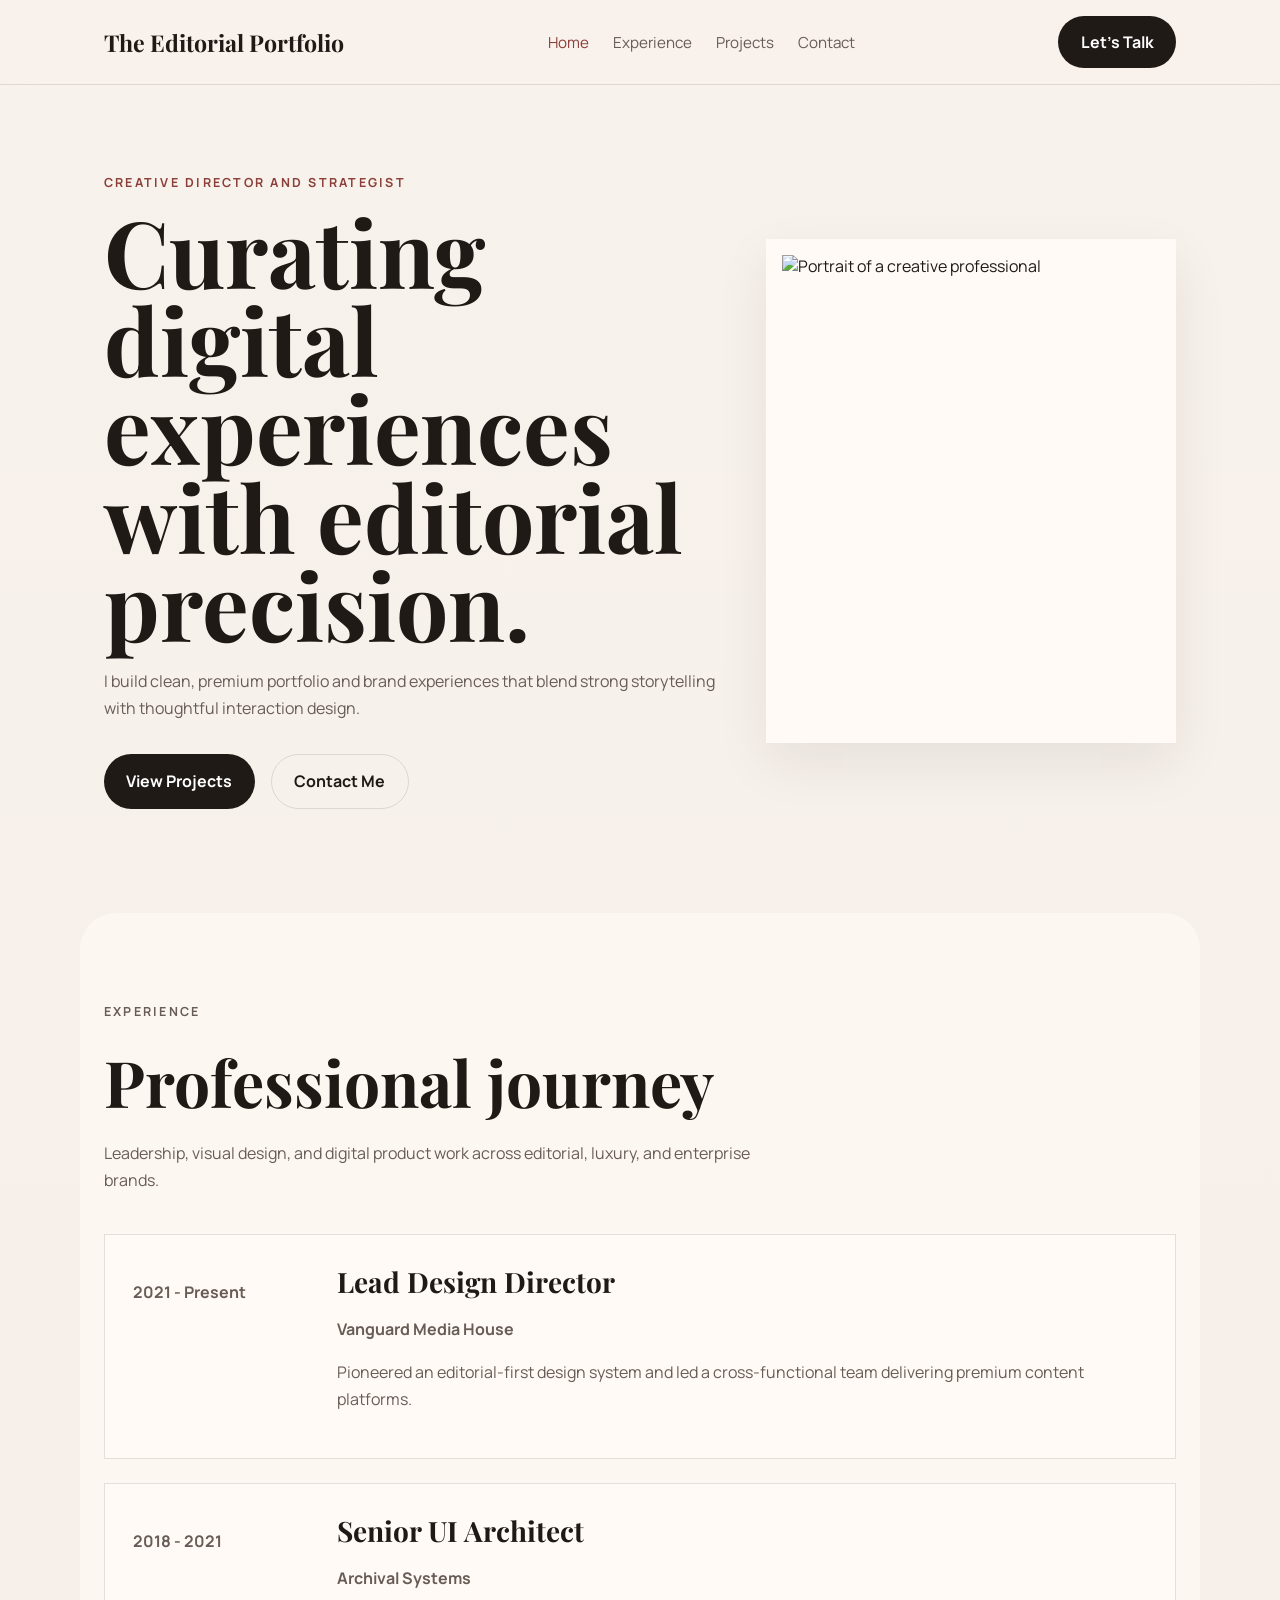
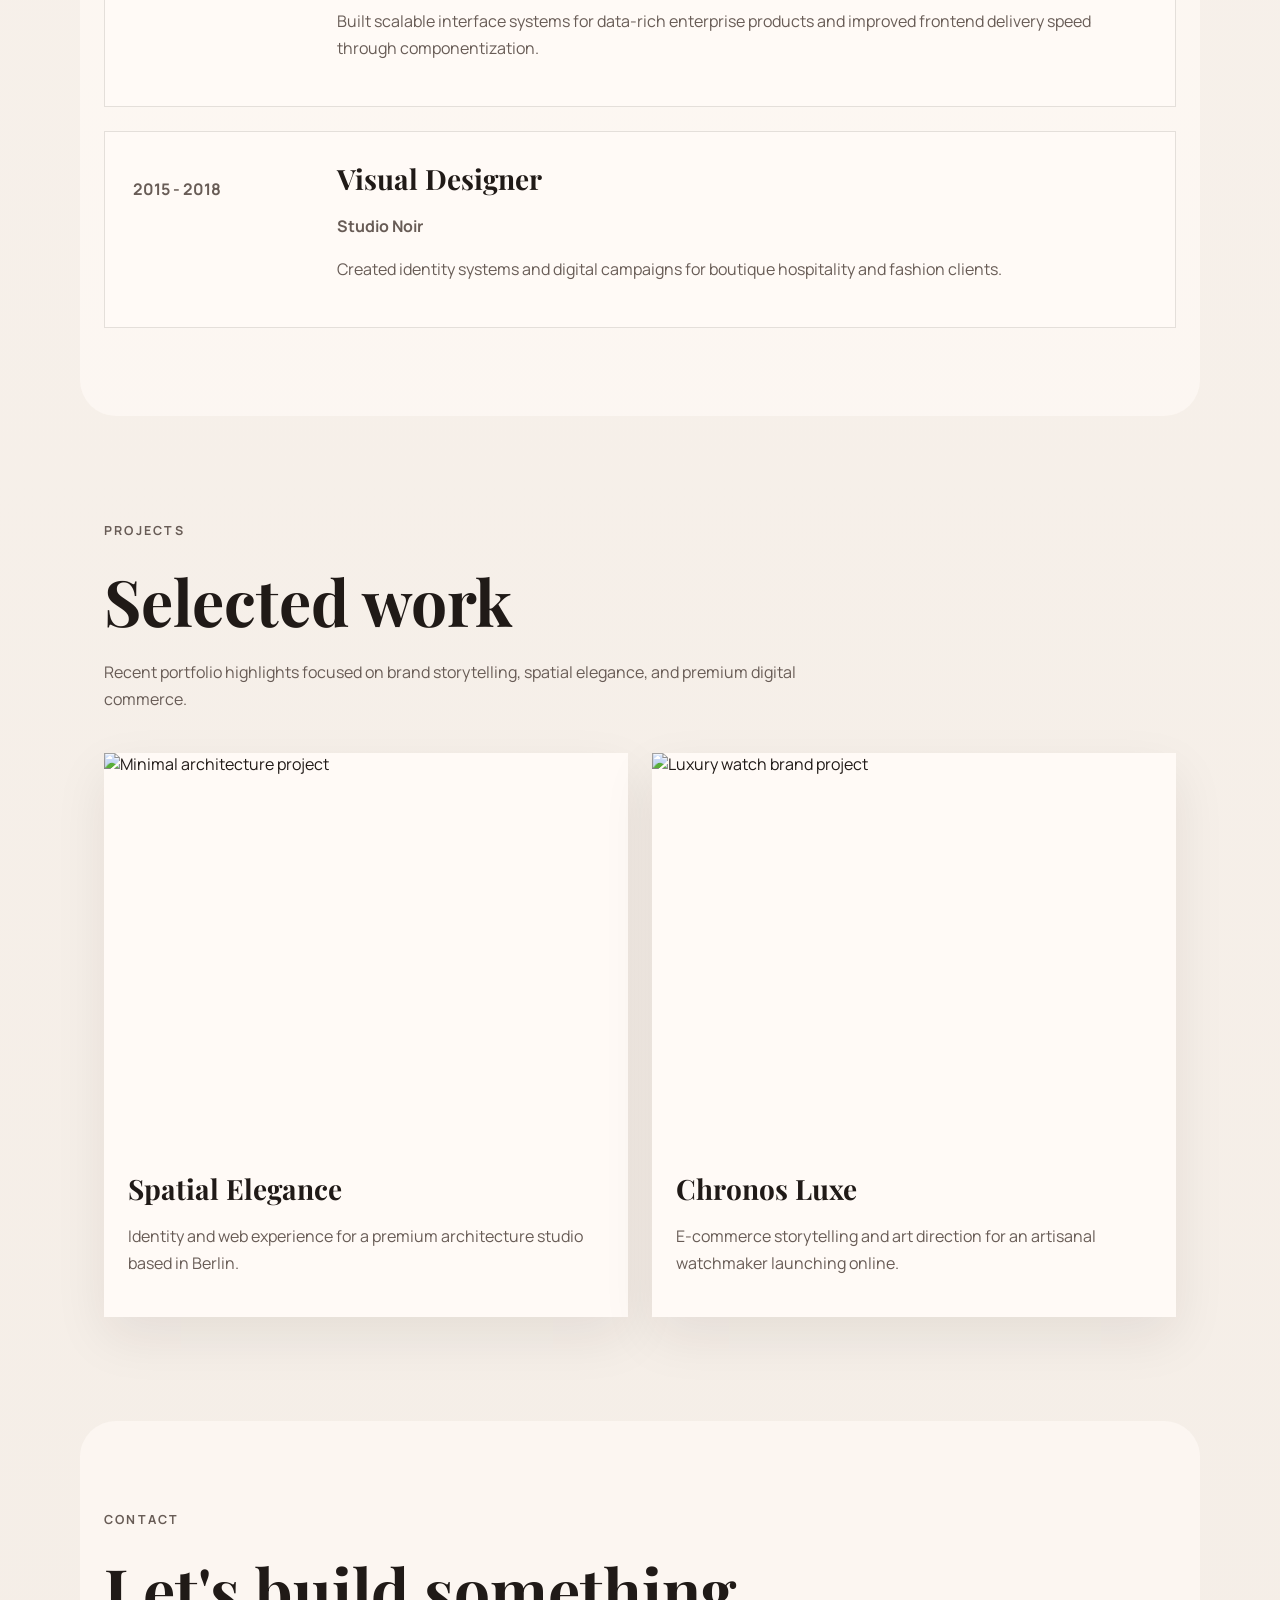
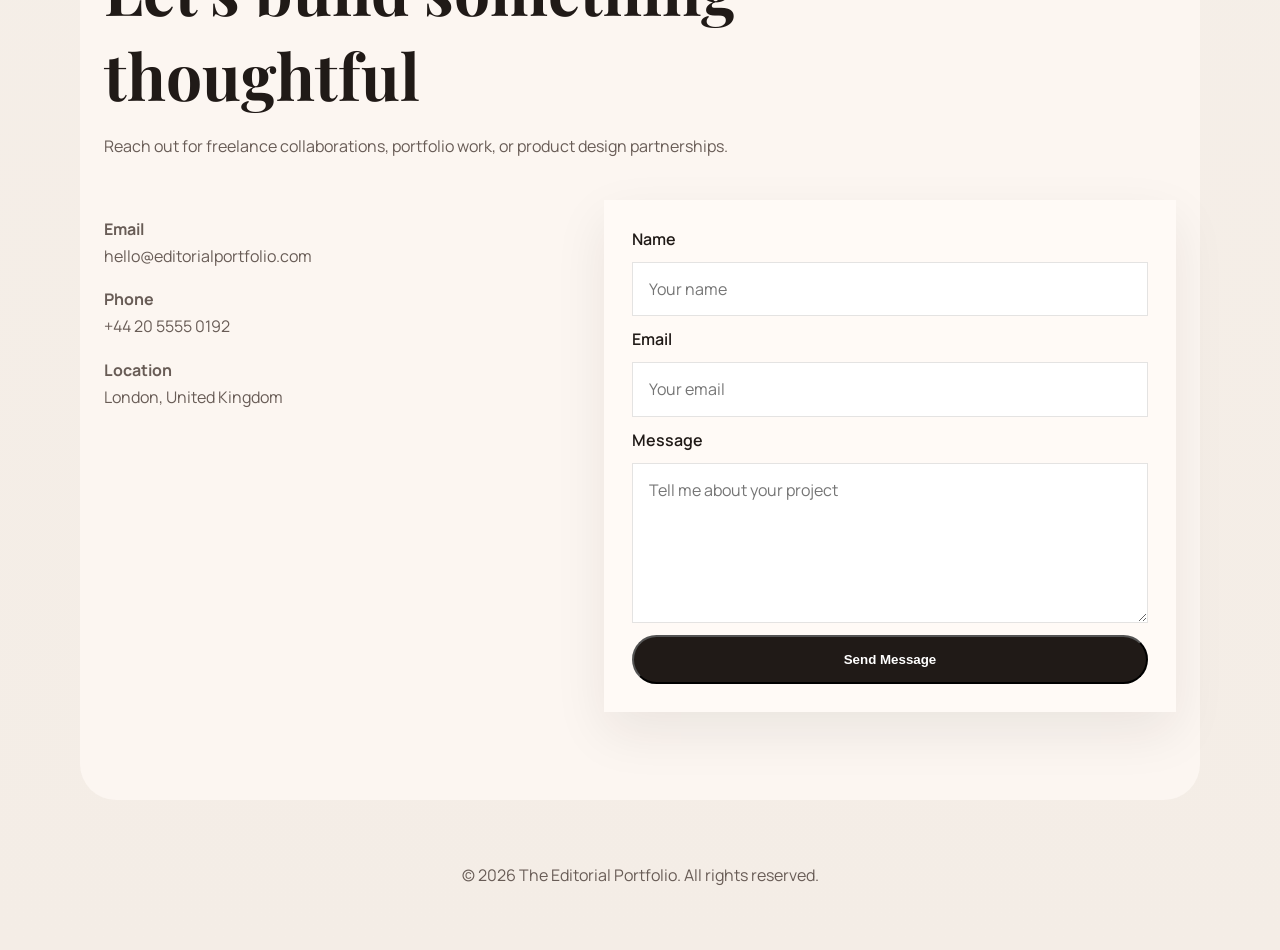
==== index.html @ 57d9a37a "first commit" ====
<!DOCTYPE html>
<html lang="en">
<head>
  <meta charset="UTF-8" />
  <meta name="viewport" content="width=device-width, initial-scale=1.0" />
  <title>The Editorial Portfolio</title>
  <link rel="preconnect" href="https://fonts.googleapis.com" />
  <link rel="preconnect" href="https://fonts.gstatic.com" crossorigin />
  <link href="https://fonts.googleapis.com/css2?family=Manrope:wght@400;500;600;700&family=Playfair+Display:wght@600;700&display=swap" rel="stylesheet" />
  <link rel="stylesheet" href="style.css" />
</head>
<body>
  <header class="site-header">
    <nav class="navbar">
      <a class="brand" href="#home">The Editorial Portfolio</a>
      <button class="menu-toggle" id="menu-toggle" type="button" aria-expanded="false" aria-controls="nav-links">Menu</button>
      <div class="nav-links" id="nav-links">
        <a href="#home">Home</a>
        <a href="#experience">Experience</a>
        <a href="#projects">Projects</a>
        <a href="#contact">Contact</a>
      </div>
      <a class="nav-cta" href="#contact">Let's Talk</a>
    </nav>
  </header>

  <main>
    <section class="hero section" id="home">
      <div class="hero-copy">
        <p class="eyebrow">Creative Director and Strategist</p>
        <h1>Curating digital experiences with editorial precision.</h1>
        <p class="intro">I build clean, premium portfolio and brand experiences that blend strong storytelling with thoughtful interaction design.</p>
        <div class="hero-actions">
          <a class="button button-primary" href="#projects">View Projects</a>
          <a class="button button-secondary" href="#contact">Contact Me</a>
        </div>
      </div>
      <div class="hero-card">
        <img src="https://lh3.googleusercontent.com/aida-public/[base64]" alt="Portrait of a creative professional" />
      </div>
    </section>

    <section class="section section-alt" id="experience">
      <div class="section-heading">
        <p class="eyebrow">Experience</p>
        <h2>Professional journey</h2>
        <p>Leadership, visual design, and digital product work across editorial, luxury, and enterprise brands.</p>
      </div>
      <div class="timeline">
        <article class="timeline-item">
          <p class="timeline-year">2021 - Present</p>
          <div>
            <h3>Lead Design Director</h3>
            <p class="timeline-company">Vanguard Media House</p>
            <p>Pioneered an editorial-first design system and led a cross-functional team delivering premium content platforms.</p>
          </div>
        </article>
        <article class="timeline-item">
          <p class="timeline-year">2018 - 2021</p>
          <div>
            <h3>Senior UI Architect</h3>
            <p class="timeline-company">Archival Systems</p>
            <p>Built scalable interface systems for data-rich enterprise products and improved frontend delivery speed through componentization.</p>
          </div>
        </article>
        <article class="timeline-item">
          <p class="timeline-year">2015 - 2018</p>
          <div>
            <h3>Visual Designer</h3>
            <p class="timeline-company">Studio Noir</p>
            <p>Created identity systems and digital campaigns for boutique hospitality and fashion clients.</p>
          </div>
        </article>
      </div>
    </section>

    <section class="section" id="projects">
      <div class="section-heading">
        <p class="eyebrow">Projects</p>
        <h2>Selected work</h2>
        <p>Recent portfolio highlights focused on brand storytelling, spatial elegance, and premium digital commerce.</p>
      </div>
      <div class="projects-grid">
        <article class="project-card">
          <img src="https://lh3.googleusercontent.com/aida-public/[base64]" alt="Minimal architecture project" />
          <div class="project-copy">
            <h3>Spatial Elegance</h3>
            <p>Identity and web experience for a premium architecture studio based in Berlin.</p>
          </div>
        </article>
        <article class="project-card">
          <img src="https://lh3.googleusercontent.com/aida-public/[base64]" alt="Luxury watch brand project" />
          <div class="project-copy">
            <h3>Chronos Luxe</h3>
            <p>E-commerce storytelling and art direction for an artisanal watchmaker launching online.</p>
          </div>
        </article>
      </div>
    </section>

    <section class="section section-alt" id="contact">
      <div class="section-heading">
        <p class="eyebrow">Contact</p>
        <h2>Let's build something thoughtful</h2>
        <p>Reach out for freelance collaborations, portfolio work, or product design partnerships.</p>
      </div>
      <div class="contact-layout">
        <div class="contact-details">
          <p><strong>Email</strong><br />hello@editorialportfolio.com</p>
          <p><strong>Phone</strong><br />+44 20 5555 0192</p>
          <p><strong>Location</strong><br />London, United Kingdom</p>
        </div>
        <form class="contact-form">
          <label for="name">Name</label>
          <input id="name" type="text" placeholder="Your name" />
          <label for="email">Email</label>
          <input id="email" type="email" placeholder="Your email" />
          <label for="message">Message</label>
          <textarea id="message" placeholder="Tell me about your project"></textarea>
          <button class="button button-primary" type="submit">Send Message</button>
        </form>
      </div>
    </section>
  </main>

  <footer class="site-footer">
    <p>&copy; 2026 The Editorial Portfolio. All rights reserved.</p>
  </footer>

  <script src="script.js"></script>
</body>
</html>
---- style.css ----
:root {
  --bg: #f7f1ec;
  --surface: #fffaf6;
  --text: #201a17;
  --muted: #685c56;
  --accent: #8b3f38;
  --border: rgba(32, 26, 23, 0.12);
  --shadow: 0 20px 50px rgba(32, 26, 23, 0.08);
}

* {
  box-sizing: border-box;
}

html {
  scroll-behavior: smooth;
}

body {
  margin: 0;
  background: linear-gradient(180deg, #f8f2ec 0%, #f4ede6 100%);
  color: var(--text);
  font-family: "Manrope", sans-serif;
}

img {
  display: block;
  width: 100%;
}

a {
  color: inherit;
  text-decoration: none;
}

.site-header {
  position: sticky;
  top: 0;
  z-index: 100;
  backdrop-filter: blur(16px);
  background: rgba(247, 241, 236, 0.88);
  border-bottom: 1px solid var(--border);
}

.navbar {
  max-width: 1120px;
  margin: 0 auto;
  padding: 1rem 1.5rem;
  display: flex;
  align-items: center;
  justify-content: space-between;
  gap: 1rem;
}

.brand,
h1,
h2,
h3 {
  font-family: "Playfair Display", serif;
}

.brand {
  font-size: 1.45rem;
  font-weight: 700;
}

.nav-links {
  display: flex;
  align-items: center;
  gap: 1.5rem;
}

.nav-links a {
  font-size: 0.95rem;
  color: var(--muted);
}

.nav-links a:hover,
.nav-links a.active {
  color: var(--accent);
}

.menu-toggle {
  display: none;
  border: 1px solid var(--border);
  background: var(--surface);
  color: var(--text);
  padding: 0.75rem 1rem;
  cursor: pointer;
}

.nav-cta,
.button {
  display: inline-flex;
  align-items: center;
  justify-content: center;
  border-radius: 999px;
  padding: 0.95rem 1.4rem;
  font-weight: 700;
  transition: transform 0.2s ease, background 0.2s ease, color 0.2s ease;
}

.nav-cta,
.button-primary {
  background: var(--text);
  color: #fff;
}

.button-secondary {
  border: 1px solid var(--border);
  background: transparent;
  color: var(--text);
}

.nav-cta:hover,
.button:hover {
  transform: translateY(-1px);
}

.section {
  max-width: 1120px;
  margin: 0 auto;
  padding: 5.5rem 1.5rem;
}

.section-alt {
  background: rgba(255, 250, 246, 0.72);
  border-radius: 36px;
  margin-top: 1rem;
  margin-bottom: 1rem;
}

.hero {
  display: grid;
  grid-template-columns: 1.2fr 0.8fr;
  gap: 3rem;
  align-items: center;
  min-height: calc(100vh - 88px);
}

.hero-copy h1 {
  font-size: clamp(3rem, 8vw, 5.8rem);
  line-height: 0.95;
  margin: 0 0 1.25rem;
}

.eyebrow {
  margin: 0 0 1rem;
  letter-spacing: 0.18em;
  text-transform: uppercase;
  color: var(--accent);
  font-size: 0.78rem;
  font-weight: 700;
}

.intro,
.section-heading p,
.timeline-item p,
.project-copy p,
.contact-details p {
  color: var(--muted);
  line-height: 1.7;
}

.hero-actions {
  display: flex;
  gap: 1rem;
  margin-top: 2rem;
  flex-wrap: wrap;
}

.hero-card {
  padding: 1rem;
  background: var(--surface);
  box-shadow: var(--shadow);
}

.hero-card img {
  aspect-ratio: 4 / 5;
  object-fit: cover;
}

.section-heading {
  max-width: 700px;
  margin-bottom: 2.5rem;
}

.section-heading h2 {
  font-size: clamp(2.4rem, 5vw, 4rem);
  margin: 0 0 1rem;
}

.timeline {
  display: grid;
  gap: 1.5rem;
}

.timeline-item {
  display: grid;
  grid-template-columns: 180px 1fr;
  gap: 1.5rem;
  padding: 1.75rem;
  border: 1px solid var(--border);
  background: var(--surface);
}

.timeline-year,
.timeline-company {
  color: var(--accent);
  font-weight: 700;
}

.timeline-item h3,
.project-copy h3 {
  margin: 0 0 0.5rem;
  font-size: 1.75rem;
}

.projects-grid {
  display: grid;
  grid-template-columns: repeat(2, minmax(0, 1fr));
  gap: 1.5rem;
}

.project-card {
  background: var(--surface);
  box-shadow: var(--shadow);
  overflow: hidden;
}

.project-card img {
  aspect-ratio: 4 / 3;
  object-fit: cover;
}

.project-copy {
  padding: 1.5rem;
}

.contact-layout {
  display: grid;
  grid-template-columns: 0.9fr 1.1fr;
  gap: 2rem;
  align-items: start;
}

.contact-form {
  display: grid;
  gap: 0.75rem;
  padding: 1.75rem;
  background: var(--surface);
  box-shadow: var(--shadow);
}

.contact-form label {
  font-weight: 600;
}

.contact-form input,
.contact-form textarea {
  width: 100%;
  padding: 0.95rem 1rem;
  border: 1px solid var(--border);
  background: #fff;
  font: inherit;
}

.contact-form textarea {
  min-height: 160px;
  resize: vertical;
}

.site-footer {
  padding: 2rem 1.5rem 3rem;
  text-align: center;
  color: var(--muted);
}

@media (max-width: 860px) {
  .menu-toggle {
    display: inline-flex;
  }

  .nav-cta {
    display: none;
  }

  .navbar {
    flex-wrap: wrap;
  }

  .nav-links {
    display: none;
    width: 100%;
    flex-direction: column;
    align-items: flex-start;
    padding-top: 0.75rem;
  }

  .nav-links.open {
    display: flex;
  }

  .hero,
  .contact-layout,
  .projects-grid,
  .timeline-item {
    grid-template-columns: 1fr;
  }

  .section {
    padding: 4.5rem 1rem;
  }
}
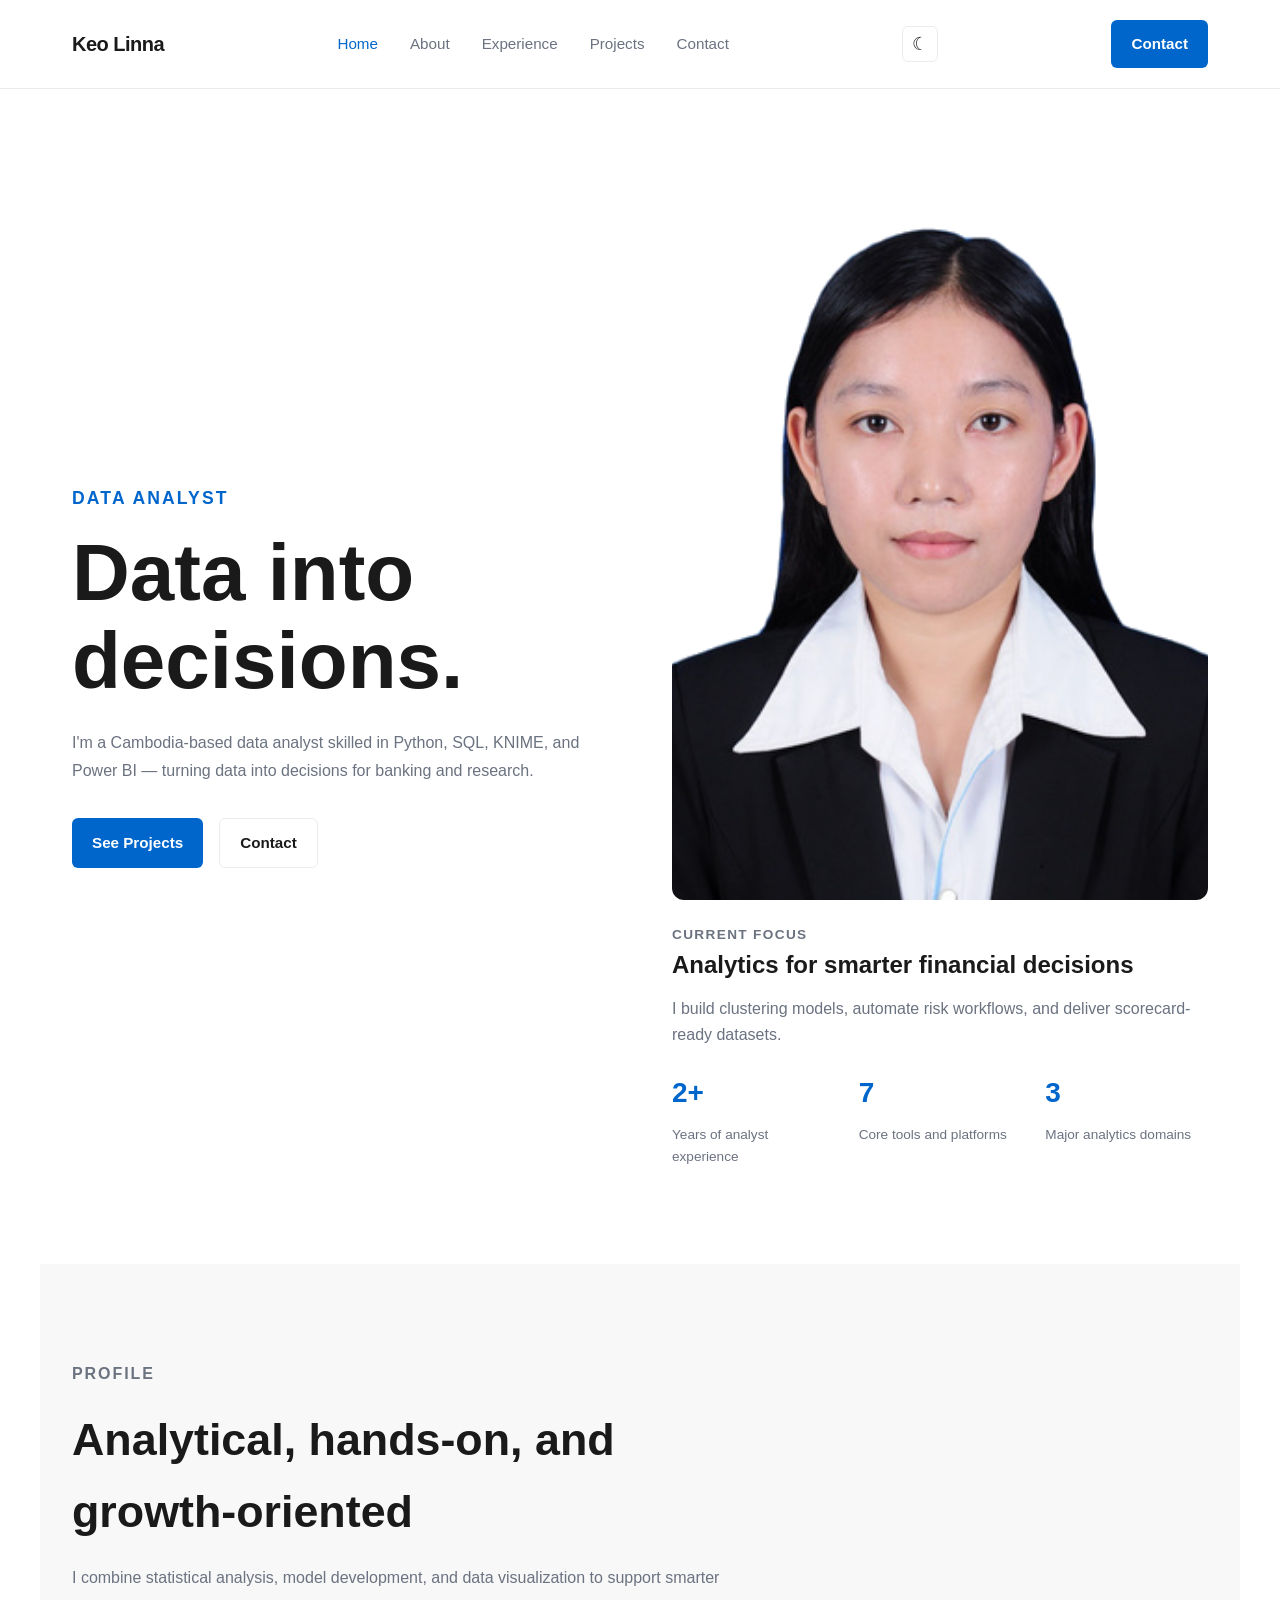
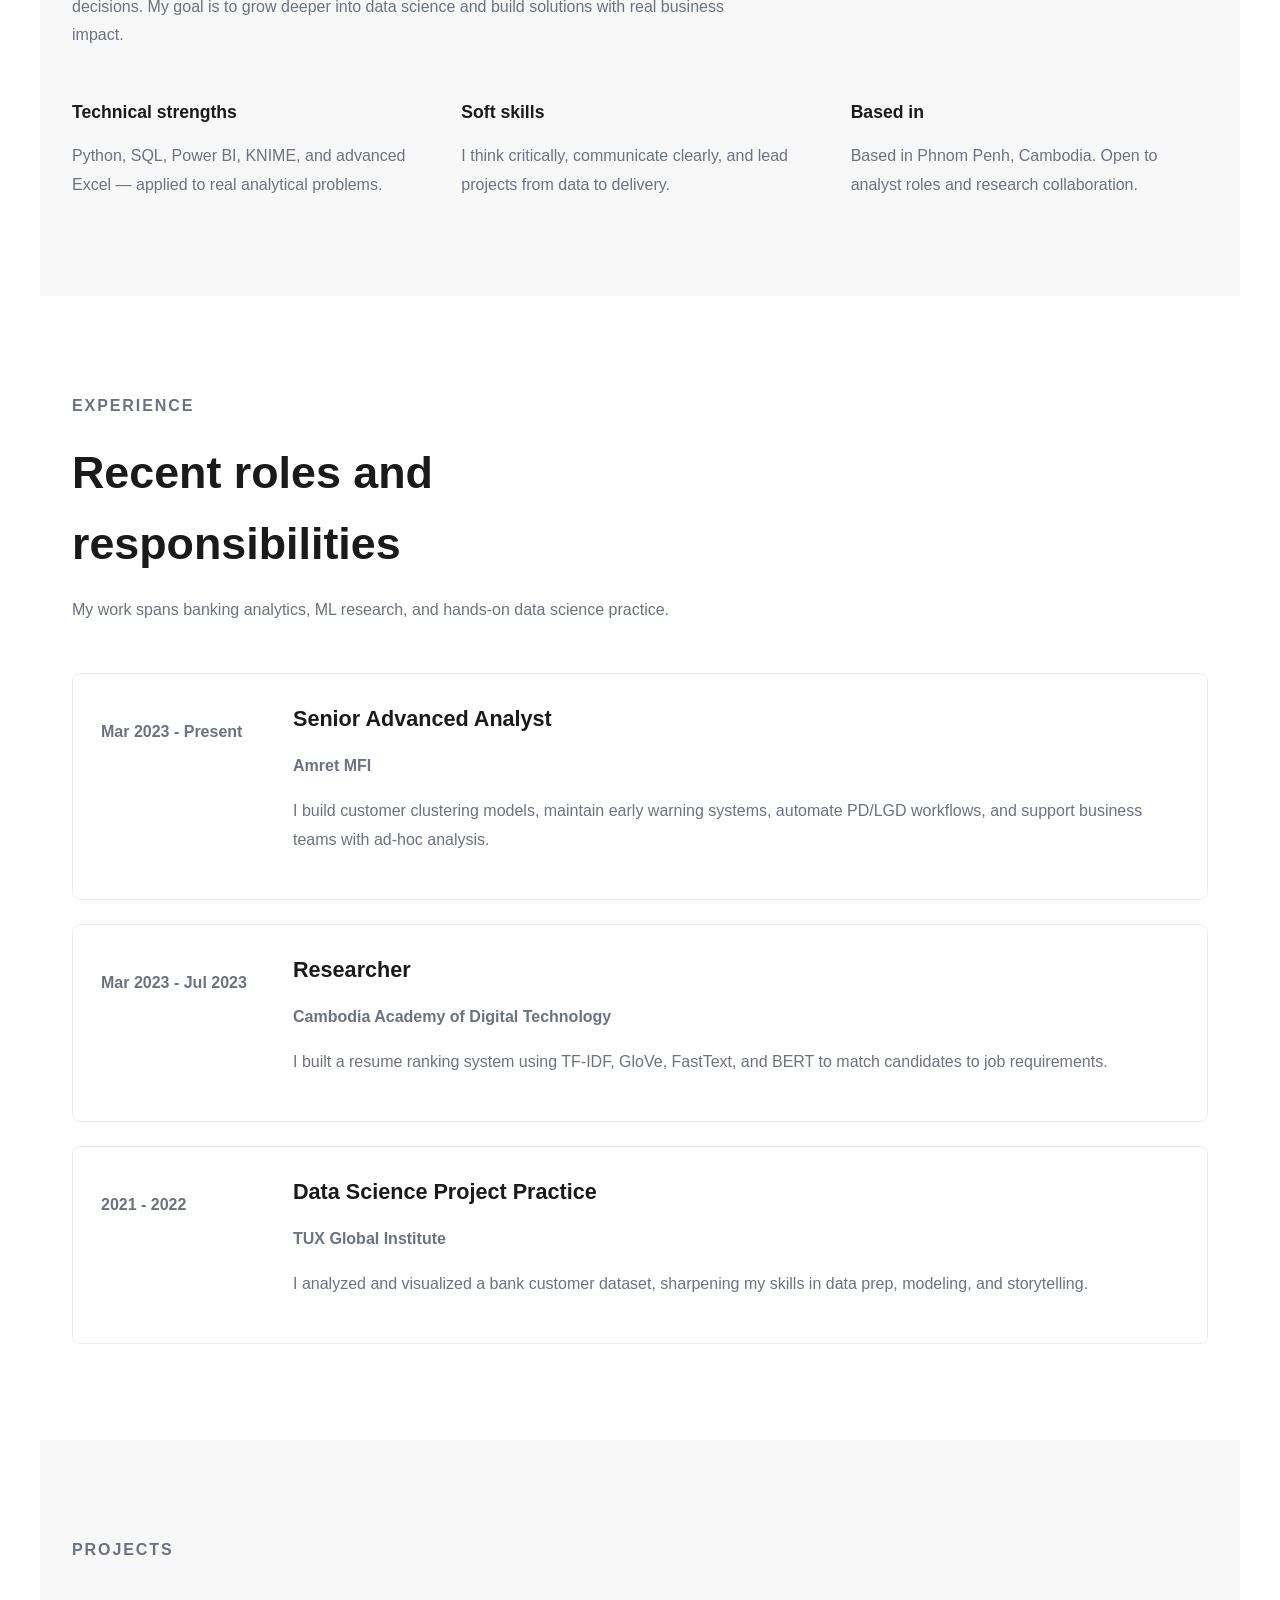
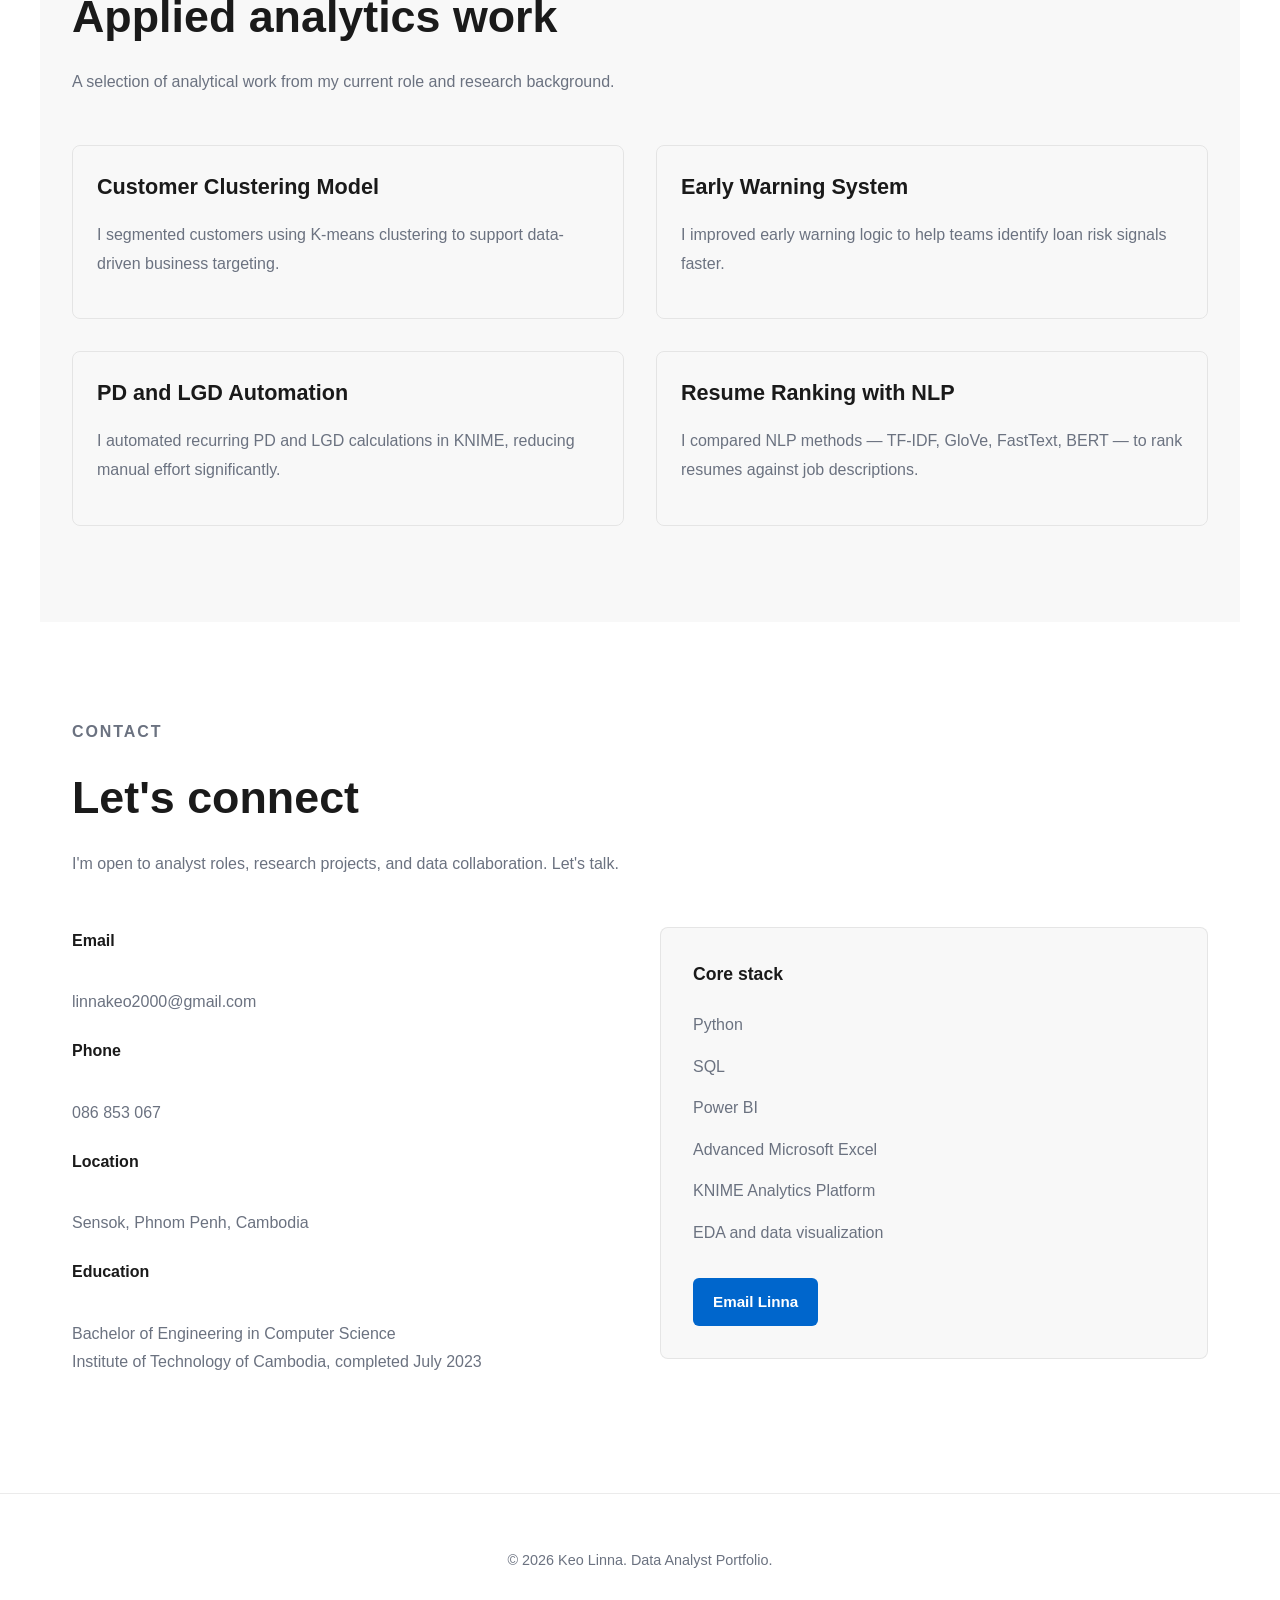
==== commit 1a0a7ea4: "Professional portfolio: dark mode, first-person, profile photo, improved hero" ====
--- a/index.html
+++ b/index.html
@@ -3,128 +3,191 @@
 <head>
   <meta charset="UTF-8" />
   <meta name="viewport" content="width=device-width, initial-scale=1.0" />
-  <title>The Editorial Portfolio</title>
+  <title>Keo Linna | Data Analyst Portfolio</title>
   <link rel="preconnect" href="https://fonts.googleapis.com" />
   <link rel="preconnect" href="https://fonts.gstatic.com" crossorigin />
-  <link href="https://fonts.googleapis.com/css2?family=Manrope:wght@400;500;600;700&family=Playfair+Display:wght@600;700&display=swap" rel="stylesheet" />
+  <link href="https://fonts.googleapis.com/css2?family=Space+Grotesk:wght@400;500;700&family=DM+Serif+Display:ital@0;1&display=swap" rel="stylesheet" />
   <link rel="stylesheet" href="style.css" />
 </head>
 <body>
   <header class="site-header">
     <nav class="navbar">
-      <a class="brand" href="#home">The Editorial Portfolio</a>
+      <a class="brand" href="#home">Keo Linna</a>
       <button class="menu-toggle" id="menu-toggle" type="button" aria-expanded="false" aria-controls="nav-links">Menu</button>
       <div class="nav-links" id="nav-links">
         <a href="#home">Home</a>
+        <a href="#about">About</a>
         <a href="#experience">Experience</a>
         <a href="#projects">Projects</a>
         <a href="#contact">Contact</a>
       </div>
-      <a class="nav-cta" href="#contact">Let's Talk</a>
+      <button class="dark-toggle" id="dark-toggle" aria-label="Toggle dark mode">&#9790;</button>
+      <a class="nav-cta" href="#contact">Contact</a>
     </nav>
   </header>
 
   <main>
     <section class="hero section" id="home">
       <div class="hero-copy">
-        <p class="eyebrow">Creative Director and Strategist</p>
-        <h1>Curating digital experiences with editorial precision.</h1>
-        <p class="intro">I build clean, premium portfolio and brand experiences that blend strong storytelling with thoughtful interaction design.</p>
+        <p class="eyebrow">Data Analyst</p>
+        <h1>Data into decisions.</h1>
+        <p class="intro">I'm a Cambodia-based data analyst skilled in Python, SQL, KNIME, and Power BI — turning data into decisions for banking and research.</p>
         <div class="hero-actions">
-          <a class="button button-primary" href="#projects">View Projects</a>
-          <a class="button button-secondary" href="#contact">Contact Me</a>
+          <a class="button button-primary" href="#projects">See Projects</a>
+          <a class="button button-secondary" href="#contact">Contact</a>
         </div>
       </div>
-      <div class="hero-card">
-        <img src="https://lh3.googleusercontent.com/aida-public/[base64]" alt="Portrait of a creative professional" />
+      <div class="hero-panel">
+        <div class="hero-card">
+          <img src="profile.png" alt="Keo Linna - Data Analyst" />
+          <div class="card-content">
+            <p class="card-label">Current Focus</p>
+            <h2>Analytics for smarter financial decisions</h2>
+            <p>I build clustering models, automate risk workflows, and deliver scorecard-ready datasets.</p>
+            <div class="stats-grid">
+              <article>
+                <strong>2+</strong>
+                <span>Years of analyst experience</span>
+              </article>
+              <article>
+                <strong>7</strong>
+                <span>Core tools and platforms</span>
+              </article>
+              <article>
+                <strong>3</strong>
+                <span>Major analytics domains</span>
+              </article>
+            </div>
+          </div>
+        </div>
       </div>
     </section>
 
-    <section class="section section-alt" id="experience">
+    <section class="section section-alt" id="about">
+      <div class="section-heading">
+        <p class="eyebrow">Profile</p>
+        <h2>Analytical, hands-on, and growth-oriented</h2>
+        <p>I combine statistical analysis, model development, and data visualization to support smarter decisions. My goal is to grow deeper into data science and build solutions with real business impact.</p>
+      </div>
+      <div class="feature-grid">
+        <article class="feature-card">
+          <h3>Technical strengths</h3>
+          <p>Python, SQL, Power BI, KNIME, and advanced Excel — applied to real analytical problems.</p>
+        </article>
+        <article class="feature-card">
+          <h3>Soft skills</h3>
+          <p>I think critically, communicate clearly, and lead projects from data to delivery.</p>
+        </article>
+        <article class="feature-card">
+          <h3>Based in</h3>
+          <p>Based in Phnom Penh, Cambodia. Open to analyst roles and research collaboration.</p>
+        </article>
+      </div>
+    </section>
+
+    <section class="section" id="experience">
       <div class="section-heading">
         <p class="eyebrow">Experience</p>
-        <h2>Professional journey</h2>
-        <p>Leadership, visual design, and digital product work across editorial, luxury, and enterprise brands.</p>
+        <h2>Recent roles and responsibilities</h2>
+        <p>My work spans banking analytics, ML research, and hands-on data science practice.</p>
       </div>
       <div class="timeline">
         <article class="timeline-item">
-          <p class="timeline-year">2021 - Present</p>
+          <p class="timeline-year">Mar 2023 - Present</p>
           <div>
-            <h3>Lead Design Director</h3>
-            <p class="timeline-company">Vanguard Media House</p>
-            <p>Pioneered an editorial-first design system and led a cross-functional team delivering premium content platforms.</p>
+            <h3>Senior Advanced Analyst</h3>
+            <p class="timeline-company">Amret MFI</p>
+            <p>I build customer clustering models, maintain early warning systems, automate PD/LGD workflows, and support business teams with ad-hoc analysis.</p>
           </div>
         </article>
         <article class="timeline-item">
-          <p class="timeline-year">2018 - 2021</p>
+          <p class="timeline-year">Mar 2023 - Jul 2023</p>
           <div>
-            <h3>Senior UI Architect</h3>
-            <p class="timeline-company">Archival Systems</p>
-            <p>Built scalable interface systems for data-rich enterprise products and improved frontend delivery speed through componentization.</p>
+            <h3>Researcher</h3>
+            <p class="timeline-company">Cambodia Academy of Digital Technology</p>
+            <p>I built a resume ranking system using TF-IDF, GloVe, FastText, and BERT to match candidates to job requirements.</p>
           </div>
         </article>
         <article class="timeline-item">
-          <p class="timeline-year">2015 - 2018</p>
+          <p class="timeline-year">2021 - 2022</p>
           <div>
-            <h3>Visual Designer</h3>
-            <p class="timeline-company">Studio Noir</p>
-            <p>Created identity systems and digital campaigns for boutique hospitality and fashion clients.</p>
+            <h3>Data Science Project Practice</h3>
+            <p class="timeline-company">TUX Global Institute</p>
+            <p>I analyzed and visualized a bank customer dataset, sharpening my skills in data prep, modeling, and storytelling.</p>
           </div>
         </article>
       </div>
     </section>
 
-    <section class="section" id="projects">
+    <section class="section section-alt" id="projects">
       <div class="section-heading">
         <p class="eyebrow">Projects</p>
-        <h2>Selected work</h2>
-        <p>Recent portfolio highlights focused on brand storytelling, spatial elegance, and premium digital commerce.</p>
+        <h2>Applied analytics work</h2>
+        <p>A selection of analytical work from my current role and research background.</p>
       </div>
       <div class="projects-grid">
         <article class="project-card">
-          <img src="https://lh3.googleusercontent.com/aida-public/[base64]" alt="Minimal architecture project" />
+          <div class="project-visual project-visual-a"></div>
           <div class="project-copy">
-            <h3>Spatial Elegance</h3>
-            <p>Identity and web experience for a premium architecture studio based in Berlin.</p>
+            <h3>Customer Clustering Model</h3>
+            <p>I segmented customers using K-means clustering to support data-driven business targeting.</p>
           </div>
         </article>
         <article class="project-card">
-          <img src="https://lh3.googleusercontent.com/aida-public/[base64]" alt="Luxury watch brand project" />
+          <div class="project-visual project-visual-b"></div>
           <div class="project-copy">
-            <h3>Chronos Luxe</h3>
-            <p>E-commerce storytelling and art direction for an artisanal watchmaker launching online.</p>
+            <h3>Early Warning System</h3>
+            <p>I improved early warning logic to help teams identify loan risk signals faster.</p>
+          </div>
+        </article>
+        <article class="project-card">
+          <div class="project-visual project-visual-c"></div>
+          <div class="project-copy">
+            <h3>PD and LGD Automation</h3>
+            <p>I automated recurring PD and LGD calculations in KNIME, reducing manual effort significantly.</p>
+          </div>
+        </article>
+        <article class="project-card">
+          <div class="project-visual project-visual-d"></div>
+          <div class="project-copy">
+            <h3>Resume Ranking with NLP</h3>
+            <p>I compared NLP methods — TF-IDF, GloVe, FastText, BERT — to rank resumes against job descriptions.</p>
           </div>
         </article>
       </div>
     </section>
 
-    <section class="section section-alt" id="contact">
+    <section class="section" id="contact">
       <div class="section-heading">
         <p class="eyebrow">Contact</p>
-        <h2>Let's build something thoughtful</h2>
-        <p>Reach out for freelance collaborations, portfolio work, or product design partnerships.</p>
+        <h2>Let's connect</h2>
+        <p>I'm open to analyst roles, research projects, and data collaboration. Let's talk.</p>
       </div>
       <div class="contact-layout">
         <div class="contact-details">
-          <p><strong>Email</strong><br />hello@editorialportfolio.com</p>
-          <p><strong>Phone</strong><br />+44 20 5555 0192</p>
-          <p><strong>Location</strong><br />London, United Kingdom</p>
+          <p><strong>Email</strong><br />linnakeo2000@gmail.com</p>
+          <p><strong>Phone</strong><br />086 853 067</p>
+          <p><strong>Location</strong><br />Sensok, Phnom Penh, Cambodia</p>
+          <p><strong>Education</strong><br />Bachelor of Engineering in Computer Science<br />Institute of Technology of Cambodia, completed July 2023</p>
         </div>
-        <form class="contact-form">
-          <label for="name">Name</label>
-          <input id="name" type="text" placeholder="Your name" />
-          <label for="email">Email</label>
-          <input id="email" type="email" placeholder="Your email" />
-          <label for="message">Message</label>
-          <textarea id="message" placeholder="Tell me about your project"></textarea>
-          <button class="button button-primary" type="submit">Send Message</button>
-        </form>
+        <div class="contact-card">
+          <h3>Core stack</h3>
+          <ul class="skill-list">
+            <li>Python</li>
+            <li>SQL</li>
+            <li>Power BI</li>
+            <li>Advanced Microsoft Excel</li>
+            <li>KNIME Analytics Platform</li>
+            <li>EDA and data visualization</li>
+          </ul>
+          <a class="button button-primary" href="mailto:linnakeo2000@gmail.com">Email Linna</a>
+        </div>
       </div>
     </section>
   </main>
 
   <footer class="site-footer">
-    <p>&copy; 2026 The Editorial Portfolio. All rights reserved.</p>
+    <p>&copy; 2026 Keo Linna. Data Analyst Portfolio.</p>
   </footer>
 
   <script src="script.js"></script>
--- a/style.css
+++ b/style.css
@@ -1,11 +1,21 @@
 :root {
-  --bg: #f7f1ec;
-  --surface: #fffaf6;
-  --text: #201a17;
-  --muted: #685c56;
-  --accent: #8b3f38;
-  --border: rgba(32, 26, 23, 0.12);
-  --shadow: 0 20px 50px rgba(32, 26, 23, 0.08);
+  --bg: #ffffff;
+  --surface: #f8f8f8;
+  --text: #1a1a1a;
+  --muted: #6b7280;
+  --accent: #0066cc;
+  --border: rgba(0, 0, 0, 0.08);
+  --shadow: 0 2px 8px rgba(0, 0, 0, 0.06);
+}
+
+[data-theme="dark"] {
+  --bg: #0f0f0f;
+  --surface: #1a1a1a;
+  --text: #f0f0f0;
+  --muted: #9ca3af;
+  --accent: #3b9aff;
+  --border: rgba(255, 255, 255, 0.08);
+  --shadow: 0 2px 8px rgba(0, 0, 0, 0.4);
 }
 
 * {
@@ -18,9 +28,10 @@
 
 body {
   margin: 0;
-  background: linear-gradient(180deg, #f8f2ec 0%, #f4ede6 100%);
+  background: var(--bg);
   color: var(--text);
-  font-family: "Manrope", sans-serif;
+  font-family: -apple-system, BlinkMacSystemFont, "Segoe UI", "Helvetica Neue", sans-serif;
+  line-height: 1.6;
 }
 
 img {
@@ -37,47 +48,70 @@
   position: sticky;
   top: 0;
   z-index: 100;
-  backdrop-filter: blur(16px);
-  background: rgba(247, 241, 236, 0.88);
+  background: var(--bg);
   border-bottom: 1px solid var(--border);
 }
 
 .navbar {
-  max-width: 1120px;
+  max-width: 1200px;
   margin: 0 auto;
-  padding: 1rem 1.5rem;
+  padding: 1.25rem 2rem;
   display: flex;
   align-items: center;
   justify-content: space-between;
-  gap: 1rem;
+  gap: 2rem;
 }
 
 .brand,
 h1,
 h2,
 h3 {
-  font-family: "Playfair Display", serif;
+  font-family: -apple-system, BlinkMacSystemFont, "Segoe UI", "Helvetica Neue", sans-serif;
+  font-weight: 600;
 }
 
 .brand {
-  font-size: 1.45rem;
+  font-size: 1.25rem;
   font-weight: 700;
+  letter-spacing: -0.5px;
 }
 
 .nav-links {
   display: flex;
   align-items: center;
-  gap: 1.5rem;
+  gap: 2rem;
 }
 
 .nav-links a {
   font-size: 0.95rem;
   color: var(--muted);
+  font-weight: 500;
+  transition: color 0.2s ease;
 }
 
 .nav-links a:hover,
 .nav-links a.active {
   color: var(--accent);
+}
+
+.dark-toggle {
+  background: transparent;
+  border: 1px solid var(--border);
+  color: var(--text);
+  font-size: 1.1rem;
+  width: 2.25rem;
+  height: 2.25rem;
+  border-radius: 6px;
+  cursor: pointer;
+  display: flex;
+  align-items: center;
+  justify-content: center;
+  transition: background 0.2s ease, color 0.2s ease;
+  flex-shrink: 0;
+}
+
+.dark-toggle:hover {
+  background: var(--surface);
 }
 
 .menu-toggle {
@@ -94,62 +128,68 @@
   display: inline-flex;
   align-items: center;
   justify-content: center;
-  border-radius: 999px;
-  padding: 0.95rem 1.4rem;
-  font-weight: 700;
-  transition: transform 0.2s ease, background 0.2s ease, color 0.2s ease;
+  border-radius: 6px;
+  padding: 0.75rem 1.25rem;
+  font-weight: 600;
+  font-size: 0.95rem;
+  transition: all 0.2s ease;
+  border: none;
+  cursor: pointer;
 }
 
 .nav-cta,
 .button-primary {
-  background: var(--text);
+  background: var(--accent);
   color: #fff;
 }
 
+.button-primary:hover,
+.nav-cta:hover {
+  background: #0052a3;
+  box-shadow: 0 4px 12px rgba(0, 102, 204, 0.15);
+}
+
 .button-secondary {
-  border: 1px solid var(--border);
+  border: 1.5px solid var(--border);
   background: transparent;
   color: var(--text);
 }
 
-.nav-cta:hover,
-.button:hover {
-  transform: translateY(-1px);
+.button-secondary:hover {
+  background: var(--surface);
 }
 
 .section {
-  max-width: 1120px;
+  max-width: 1200px;
   margin: 0 auto;
-  padding: 5.5rem 1.5rem;
+  padding: 6rem 2rem;
 }
 
 .section-alt {
-  background: rgba(255, 250, 246, 0.72);
-  border-radius: 36px;
-  margin-top: 1rem;
-  margin-bottom: 1rem;
+  background: var(--surface);
 }
 
 .hero {
   display: grid;
-  grid-template-columns: 1.2fr 0.8fr;
-  gap: 3rem;
+  grid-template-columns: 1fr 1fr;
+  gap: 4rem;
   align-items: center;
   min-height: calc(100vh - 88px);
 }
 
 .hero-copy h1 {
-  font-size: clamp(3rem, 8vw, 5.8rem);
-  line-height: 0.95;
-  margin: 0 0 1.25rem;
+  font-size: clamp(3rem, 8vw, 5rem);
+  line-height: 1.1;
+  margin: 0.75rem 0 1.5rem;
+  font-weight: 700;
 }
 
 .eyebrow {
   margin: 0 0 1rem;
-  letter-spacing: 0.18em;
+  letter-spacing: 0.12em;
   text-transform: uppercase;
   color: var(--accent);
-  font-size: 0.78rem;
+  font-size: 1.1rem;
   font-weight: 700;
 }
 
@@ -159,7 +199,8 @@
 .project-copy p,
 .contact-details p {
   color: var(--muted);
-  line-height: 1.7;
+  line-height: 1.8;
+  font-size: 1rem;
 }
 
 .hero-actions {
@@ -170,24 +211,113 @@
 }
 
 .hero-card {
-  padding: 1rem;
-  background: var(--surface);
-  box-shadow: var(--shadow);
+  padding: 0;
+  background: transparent;
+  box-shadow: none;
+  border-radius: 12px;
+  overflow: hidden;
+  display: flex;
+  flex-direction: column;
+  gap: 1.5rem;
+}
+
+.hero-orbit {
+  display: none;
 }
 
 .hero-card img {
-  aspect-ratio: 4 / 5;
+  width: 100%;
+  aspect-ratio: 3 / 4;
   object-fit: cover;
+  border-radius: 12px;
+  background: transparent;
+}
+
+[data-theme="light"] .hero-card img {
+  mix-blend-mode: multiply;
+}
+
+.card-content {
+  padding: 0;
+}
+
+.card-label {
+  font-size: 0.85rem;
+  font-weight: 600;
+  color: var(--muted);
+  text-transform: uppercase;
+  letter-spacing: 0.1em;
+  margin: 0;
+}
+
+.hero-card h2 {
+  font-size: 1.5rem;
+  margin: 0 0 0.75rem;
+}
+
+.hero-card p {
+  margin: 0;
+  color: var(--muted);
+}
+
+.stats-grid {
+  display: grid;
+  grid-template-columns: repeat(3, 1fr);
+  gap: 1.5rem;
+  margin-top: 1.5rem;
+}
+
+.stats-grid article {
+  padding: 0;
+}
+
+.stats-grid strong {
+  display: block;
+  font-size: 1.75rem;
+  margin-bottom: 0.5rem;
+  color: var(--accent);
+}
+
+.stats-grid span {
+  display: block;
+  font-size: 0.85rem;
+  color: var(--muted);
 }
 
 .section-heading {
   max-width: 700px;
-  margin-bottom: 2.5rem;
+  margin-bottom: 3rem;
 }
 
 .section-heading h2 {
-  font-size: clamp(2.4rem, 5vw, 4rem);
+  font-size: clamp(2rem, 4vw, 2.8rem);
+  margin: 0.5rem 0 1rem;
+  font-weight: 600;
+}
+
+.feature-grid {
+  display: grid;
+  grid-template-columns: repeat(3, 1fr);
+  gap: 2rem;
+  margin-top: 3rem;
+}
+
+.feature-card {
+  padding: 0;
+  background: transparent;
+  border: none;
+}
+
+.feature-card h3 {
+  font-size: 1.1rem;
   margin: 0 0 1rem;
+  font-weight: 600;
+}
+
+.feature-card p {
+  margin: 0;
+  color: var(--muted);
+  line-height: 1.8;
 }
 
 .timeline {
@@ -197,40 +327,56 @@
 
 .timeline-item {
   display: grid;
-  grid-template-columns: 180px 1fr;
-  gap: 1.5rem;
+  grid-template-columns: 160px 1fr;
+  gap: 2rem;
   padding: 1.75rem;
   border: 1px solid var(--border);
-  background: var(--surface);
+  background: transparent;
+  border-radius: 8px;
 }
 
 .timeline-year,
 .timeline-company {
   color: var(--accent);
-  font-weight: 700;
+  font-weight: 600;
+  font-size: 0.95rem;
+}
+
+.timeline-year {
+  color: var(--muted);
 }
 
 .timeline-item h3,
 .project-copy h3 {
-  margin: 0 0 0.5rem;
-  font-size: 1.75rem;
+  margin: 0 0 0.75rem;
+  font-size: 1.35rem;
+  font-weight: 600;
 }
 
 .projects-grid {
   display: grid;
   grid-template-columns: repeat(2, minmax(0, 1fr));
-  gap: 1.5rem;
+  gap: 2rem;
+  margin-top: 2rem;
 }
 
 .project-card {
-  background: var(--surface);
+  background: transparent;
+  box-shadow: none;
+  overflow: hidden;
+  border: 1px solid var(--border);
+  border-radius: 8px;
+  transition: all 0.3s ease;
+}
+
+.project-card:hover {
   box-shadow: var(--shadow);
-  overflow: hidden;
 }
 
 .project-card img {
   aspect-ratio: 4 / 3;
   object-fit: cover;
+  background: var(--surface);
 }
 
 .project-copy {
@@ -239,9 +385,53 @@
 
 .contact-layout {
   display: grid;
-  grid-template-columns: 0.9fr 1.1fr;
-  gap: 2rem;
+  grid-template-columns: 1fr 1fr;
+  gap: 2.5rem;
   align-items: start;
+  margin-top: 2rem;
+}
+
+.contact-details {
+  padding: 0;
+}
+
+.contact-details p {
+  margin: 0 0 1.25rem;
+  line-height: 1.8;
+}
+
+.contact-details strong {
+  display: block;
+  color: var(--text);
+  font-weight: 600;
+  margin-bottom: 0.25rem;
+}
+
+.contact-card {
+  padding: 2rem;
+  background: var(--surface);
+  border-radius: 8px;
+  border: 1px solid var(--border);
+}
+
+.contact-card h3 {
+  margin: 0 0 1rem;
+  font-size: 1.1rem;
+}
+
+.contact-card p {
+  margin: 0;
+}
+
+.skill-list {
+  list-style: none;
+  padding: 0;
+  margin: 0 0 1.5rem;
+}
+
+.skill-list li {
+  padding: 0.5rem 0;
+  color: var(--muted);
 }
 
 .contact-form {
@@ -271,12 +461,14 @@
 }
 
 .site-footer {
-  padding: 2rem 1.5rem 3rem;
+  padding: 2.5rem 2rem;
   text-align: center;
   color: var(--muted);
-}
-
-@media (max-width: 860px) {
+  border-top: 1px solid var(--border);
+  font-size: 0.9rem;
+}
+
+@media (max-width: 900px) {
   .menu-toggle {
     display: inline-flex;
   }
@@ -287,6 +479,7 @@
 
   .navbar {
     flex-wrap: wrap;
+    padding: 1rem 1.5rem;
   }
 
   .nav-links {
@@ -294,21 +487,36 @@
     width: 100%;
     flex-direction: column;
     align-items: flex-start;
-    padding-top: 0.75rem;
+    padding-top: 1rem;
   }
 
   .nav-links.open {
     display: flex;
   }
 
-  .hero,
+  .hero {
+    grid-template-columns: 1fr;
+    gap: 2rem;
+    min-height: auto;
+    padding: 2rem 0;
+  }
+
   .contact-layout,
+  .feature-grid,
   .projects-grid,
   .timeline-item {
     grid-template-columns: 1fr;
   }
 
+  .stats-grid {
+    grid-template-columns: repeat(3, 1fr);
+  }
+
   .section {
-    padding: 4.5rem 1rem;
-  }
-}
+    padding: 3.5rem 1.5rem;
+  }
+
+  .hero-card {
+    gap: 1rem;
+  }
+}
